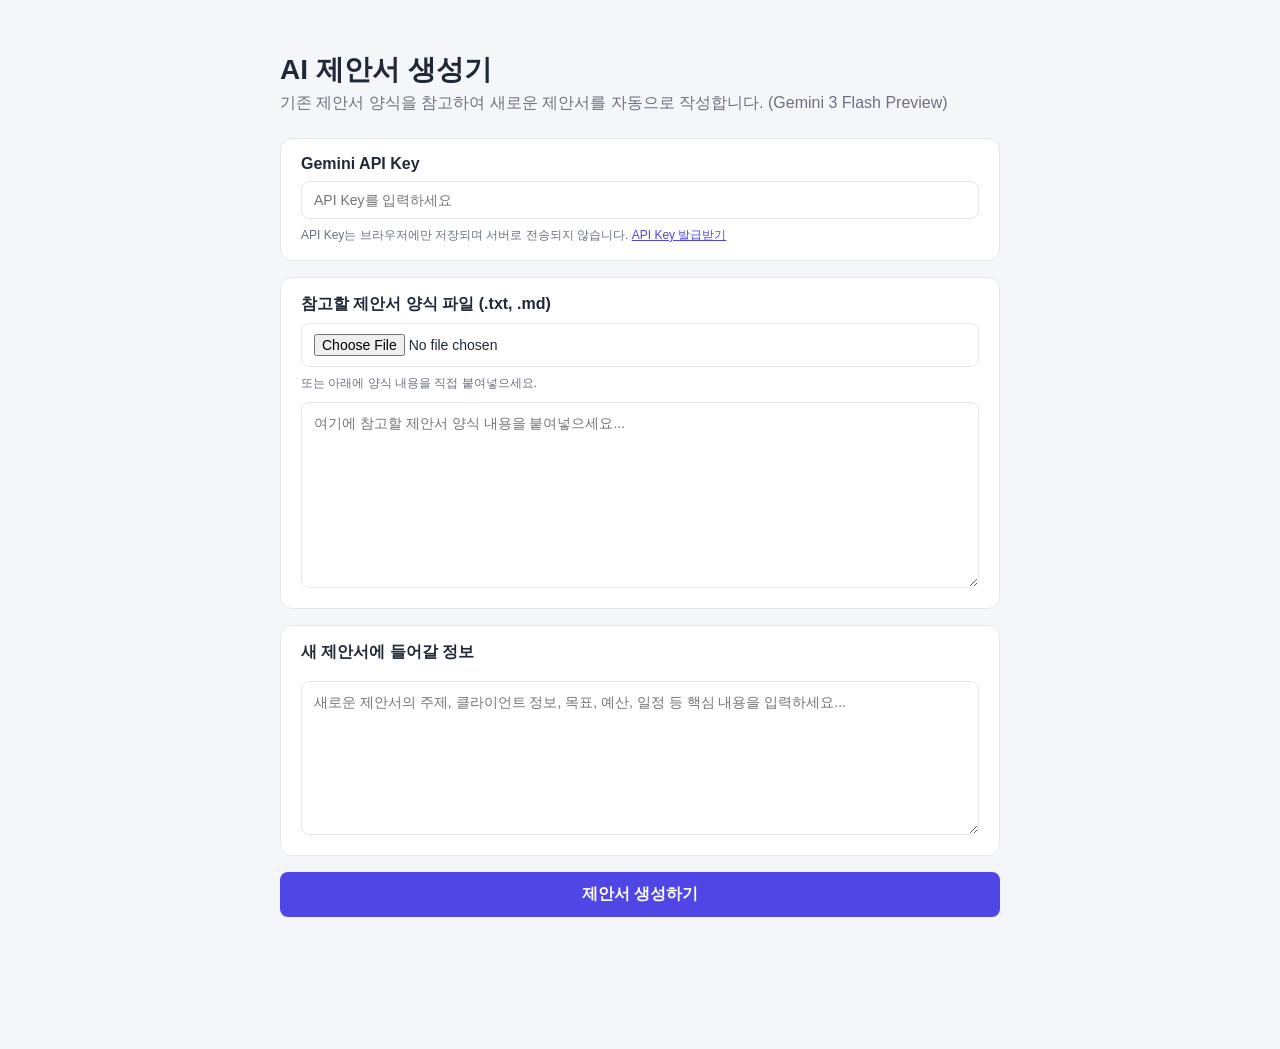
==== index.html @ b29ad9c6 "Add AI proposal generator app for Netlify" ====
<!DOCTYPE html>
<html lang="ko">
<head>
<meta charset="UTF-8">
<meta name="viewport" content="width=device-width, initial-scale=1.0">
<title>AI 제안서 생성기</title>
<link rel="stylesheet" href="style.css">
</head>
<body>
  <div class="container">
    <h1>AI 제안서 생성기</h1>
    <p class="subtitle">기존 제안서 양식을 참고하여 새로운 제안서를 자동으로 작성합니다. (Gemini 3 Flash Preview)</p>

    <div class="card">
      <label for="apiKey">Gemini API Key</label>
      <input type="password" id="apiKey" placeholder="API Key를 입력하세요">
      <p class="hint">
        API Key는 브라우저에만 저장되며 서버로 전송되지 않습니다.
        <a href="https://aistudio.google.com/app/apikey" target="_blank" rel="noopener">API Key 발급받기</a>
      </p>
    </div>

    <div class="card">
      <label for="templateFile">참고할 제안서 양식 파일 (.txt, .md)</label>
      <input type="file" id="templateFile" accept=".txt,.md,text/plain,text/markdown">
      <p class="hint">또는 아래에 양식 내용을 직접 붙여넣으세요.</p>
      <textarea id="templateText" rows="10" placeholder="여기에 참고할 제안서 양식 내용을 붙여넣으세요..."></textarea>
    </div>

    <div class="card">
      <label for="newInfo">새 제안서에 들어갈 정보</label>
      <textarea id="newInfo" rows="8" placeholder="새로운 제안서의 주제, 클라이언트 정보, 목표, 예산, 일정 등 핵심 내용을 입력하세요..."></textarea>
    </div>

    <button id="generateBtn">제안서 생성하기</button>

    <div class="card" id="resultCard" hidden>
      <div class="result-header">
        <label>생성된 제안서</label>
        <button id="copyBtn" type="button">복사</button>
      </div>
      <textarea id="result" rows="20" readonly></textarea>
    </div>

    <p id="status" class="status"></p>
  </div>

  <script src="app.js"></script>
</body>
</html>
---- style.css ----
:root {
  --bg: #f5f6fa;
  --card-bg: #ffffff;
  --primary: #4f46e5;
  --primary-hover: #4338ca;
  --text: #1f2937;
  --muted: #6b7280;
  --border: #e5e7eb;
}

* {
  box-sizing: border-box;
}

body {
  margin: 0;
  font-family: -apple-system, BlinkMacSystemFont, "Segoe UI", "Apple SD Gothic Neo", "Noto Sans KR", sans-serif;
  background: var(--bg);
  color: var(--text);
}

.container {
  max-width: 760px;
  margin: 0 auto;
  padding: 32px 20px 80px;
}

h1 {
  font-size: 28px;
  margin-bottom: 4px;
}

.subtitle {
  color: var(--muted);
  margin-top: 0;
  margin-bottom: 24px;
}

.card {
  background: var(--card-bg);
  border: 1px solid var(--border);
  border-radius: 12px;
  padding: 16px 20px;
  margin-bottom: 16px;
}

label {
  display: block;
  font-weight: 600;
  margin-bottom: 8px;
}

input[type="password"],
input[type="file"] {
  width: 100%;
  padding: 10px 12px;
  border: 1px solid var(--border);
  border-radius: 8px;
  font-size: 14px;
}

textarea {
  width: 100%;
  margin-top: 10px;
  padding: 12px;
  border: 1px solid var(--border);
  border-radius: 8px;
  font-size: 14px;
  font-family: inherit;
  resize: vertical;
}

.hint {
  font-size: 12px;
  color: var(--muted);
  margin: 8px 0 0;
}

.hint a {
  color: var(--primary);
}

button {
  background: var(--primary);
  color: #fff;
  border: none;
  border-radius: 8px;
  padding: 12px 20px;
  font-size: 16px;
  font-weight: 600;
  cursor: pointer;
  width: 100%;
}

button:hover {
  background: var(--primary-hover);
}

button:disabled {
  background: #a5a6f6;
  cursor: not-allowed;
}

.result-header {
  display: flex;
  justify-content: space-between;
  align-items: center;
}

.result-header button {
  width: auto;
  padding: 6px 14px;
  font-size: 13px;
}

#result {
  background: #fafafa;
}

.status {
  text-align: center;
  color: var(--muted);
  min-height: 20px;
}

.status.error {
  color: #dc2626;
}
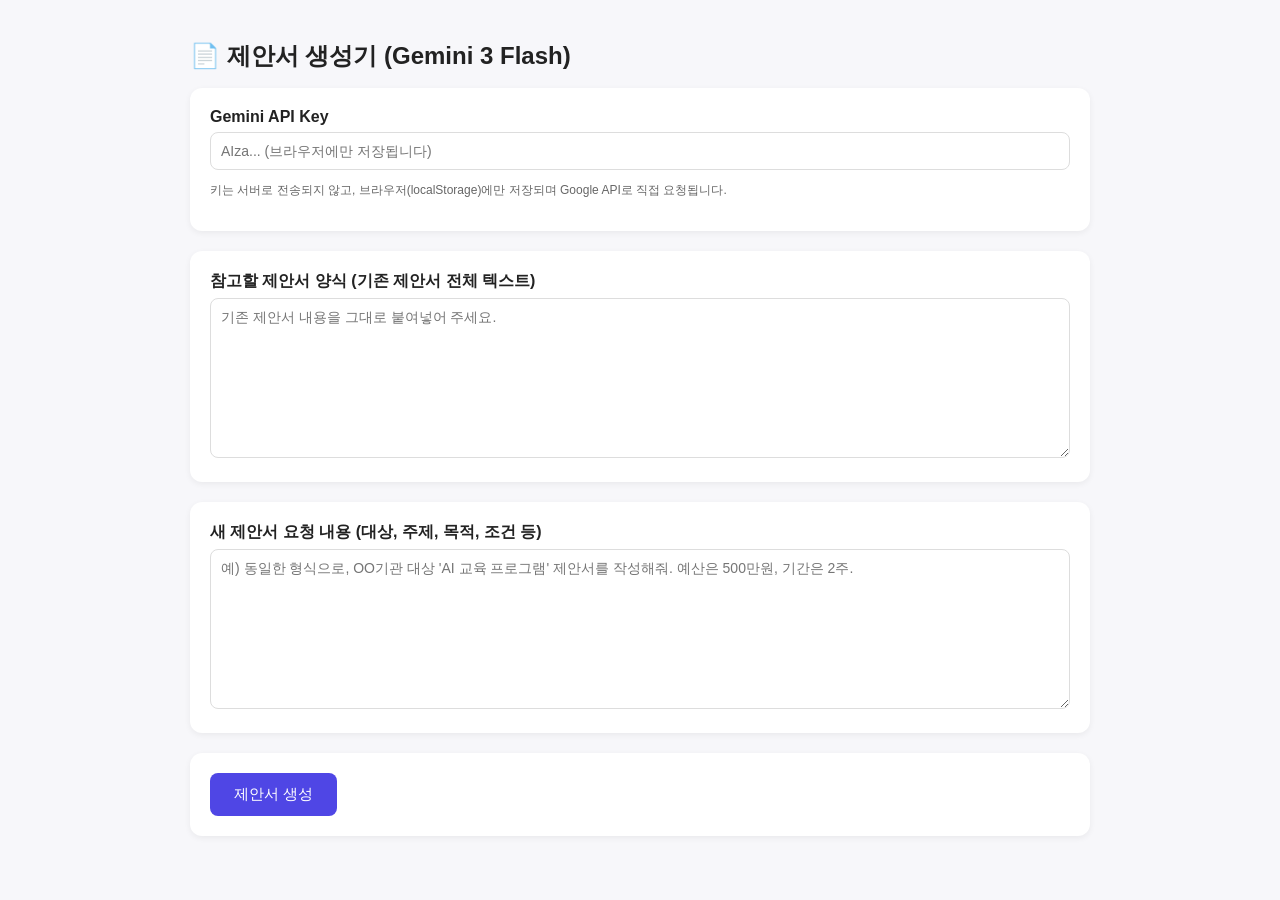
==== commit 3f12c86e: "Add files via upload" ====
--- a/index.html
+++ b/index.html
@@ -3,48 +3,113 @@
 <head>
 <meta charset="UTF-8">
 <meta name="viewport" content="width=device-width, initial-scale=1.0">
-<title>AI 제안서 생성기</title>
-<link rel="stylesheet" href="style.css">
+<title>제안서 생성기</title>
+<style>
+  body { font-family: -apple-system, "Malgun Gothic", sans-serif; max-width: 900px; margin: 40px auto; padding: 0 20px; background:#f7f7fa; color:#222; }
+  h1 { font-size: 24px; }
+  .card { background:#fff; border-radius:12px; padding:20px; margin-bottom:20px; box-shadow:0 2px 6px rgba(0,0,0,0.06); }
+  label { display:block; font-weight:600; margin-bottom:6px; }
+  textarea, input { width:100%; box-sizing:border-box; padding:10px; border:1px solid #ddd; border-radius:8px; font-size:14px; font-family:inherit; }
+  textarea { min-height:160px; resize:vertical; }
+  button { background:#4f46e5; color:#fff; border:none; padding:12px 24px; border-radius:8px; font-size:15px; cursor:pointer; }
+  button:disabled { background:#aaa; cursor:not-allowed; }
+  .row { display:flex; gap:10px; flex-wrap:wrap; align-items:center; }
+  #output { white-space: pre-wrap; line-height:1.6; }
+  .small { font-size:12px; color:#666; }
+  .err { color:#c00; }
+</style>
 </head>
 <body>
-  <div class="container">
-    <h1>AI 제안서 생성기</h1>
-    <p class="subtitle">기존 제안서 양식을 참고하여 새로운 제안서를 자동으로 작성합니다. (Gemini 3 Flash Preview)</p>
+  <h1>📄 제안서 생성기 (Gemini 3 Flash)</h1>
 
-    <div class="card">
-      <label for="apiKey">Gemini API Key</label>
-      <input type="password" id="apiKey" placeholder="API Key를 입력하세요">
-      <p class="hint">
-        API Key는 브라우저에만 저장되며 서버로 전송되지 않습니다.
-        <a href="https://aistudio.google.com/app/apikey" target="_blank" rel="noopener">API Key 발급받기</a>
-      </p>
-    </div>
-
-    <div class="card">
-      <label for="templateFile">참고할 제안서 양식 파일 (.txt, .md)</label>
-      <input type="file" id="templateFile" accept=".txt,.md,text/plain,text/markdown">
-      <p class="hint">또는 아래에 양식 내용을 직접 붙여넣으세요.</p>
-      <textarea id="templateText" rows="10" placeholder="여기에 참고할 제안서 양식 내용을 붙여넣으세요..."></textarea>
-    </div>
-
-    <div class="card">
-      <label for="newInfo">새 제안서에 들어갈 정보</label>
-      <textarea id="newInfo" rows="8" placeholder="새로운 제안서의 주제, 클라이언트 정보, 목표, 예산, 일정 등 핵심 내용을 입력하세요..."></textarea>
-    </div>
-
-    <button id="generateBtn">제안서 생성하기</button>
-
-    <div class="card" id="resultCard" hidden>
-      <div class="result-header">
-        <label>생성된 제안서</label>
-        <button id="copyBtn" type="button">복사</button>
-      </div>
-      <textarea id="result" rows="20" readonly></textarea>
-    </div>
-
-    <p id="status" class="status"></p>
+  <div class="card">
+    <label>Gemini API Key</label>
+    <input type="password" id="apiKey" placeholder="AIza... (브라우저에만 저장됩니다)">
+    <p class="small">키는 서버로 전송되지 않고, 브라우저(localStorage)에만 저장되며 Google API로 직접 요청됩니다.</p>
   </div>
 
-  <script src="app.js"></script>
+  <div class="card">
+    <label>참고할 제안서 양식 (기존 제안서 전체 텍스트)</label>
+    <textarea id="template" placeholder="기존 제안서 내용을 그대로 붙여넣어 주세요."></textarea>
+  </div>
+
+  <div class="card">
+    <label>새 제안서 요청 내용 (대상, 주제, 목적, 조건 등)</label>
+    <textarea id="request" placeholder="예) 동일한 형식으로, OO기관 대상 'AI 교육 프로그램' 제안서를 작성해줘. 예산은 500만원, 기간은 2주."></textarea>
+  </div>
+
+  <div class="card">
+    <div class="row">
+      <button id="genBtn" onclick="generate()">제안서 생성</button>
+      <span id="status" class="small"></span>
+    </div>
+  </div>
+
+  <div class="card" id="resultCard" style="display:none;">
+    <div class="row" style="justify-content:space-between;">
+      <label style="margin:0;">생성된 제안서</label>
+      <button onclick="copyOutput()">복사</button>
+    </div>
+    <div id="output"></div>
+  </div>
+
+<script>
+const apiKeyEl = document.getElementById('apiKey');
+apiKeyEl.value = localStorage.getItem('geminiApiKey') || '';
+apiKeyEl.addEventListener('input', () => localStorage.setItem('geminiApiKey', apiKeyEl.value));
+
+async function generate() {
+  const apiKey = apiKeyEl.value.trim();
+  const template = document.getElementById('template').value.trim();
+  const request = document.getElementById('request').value.trim();
+  const statusEl = document.getElementById('status');
+  const btn = document.getElementById('genBtn');
+  const resultCard = document.getElementById('resultCard');
+  const output = document.getElementById('output');
+
+  if (!apiKey) { alert('Gemini API Key를 입력해주세요.'); return; }
+  if (!template) { alert('참고할 제안서 양식을 입력해주세요.'); return; }
+  if (!request) { alert('새 제안서 요청 내용을 입력해주세요.'); return; }
+
+  btn.disabled = true;
+  statusEl.textContent = '생성 중입니다...';
+  statusEl.className = 'small';
+  resultCard.style.display = 'none';
+
+  const prompt = `다음은 참고용 제안서 양식(형식, 구조, 어조)입니다:\n\n---\n${template}\n---\n\n위 양식의 구조와 형식, 어조를 그대로 참고하여, 아래 요청에 맞는 새로운 제안서를 작성해주세요. 양식의 항목 구성과 문체를 최대한 유지하되, 내용은 새 요청에 맞게 새로 작성하세요.\n\n새 제안서 요청:\n${request}`;
+
+  try {
+    const res = await fetch(`https://generativelanguage.googleapis.com/v1beta/models/gemini-3-flash-preview:generateContent?key=${encodeURIComponent(apiKey)}`, {
+      method: 'POST',
+      headers: { 'Content-Type': 'application/json' },
+      body: JSON.stringify({
+        contents: [{ role: 'user', parts: [{ text: prompt }] }]
+      })
+    });
+
+    const data = await res.json();
+    if (!res.ok) {
+      throw new Error(data.error?.message || `요청 실패 (${res.status})`);
+    }
+
+    const text = data.candidates?.[0]?.content?.parts?.map(p => p.text).join('') || '';
+    if (!text) throw new Error('응답에서 텍스트를 찾을 수 없습니다.');
+
+    output.textContent = text;
+    resultCard.style.display = 'block';
+    statusEl.textContent = '완료되었습니다.';
+  } catch (e) {
+    statusEl.textContent = '오류: ' + e.message;
+    statusEl.className = 'small err';
+  } finally {
+    btn.disabled = false;
+  }
+}
+
+function copyOutput() {
+  const text = document.getElementById('output').textContent;
+  navigator.clipboard.writeText(text);
+}
+</script>
 </body>
 </html>
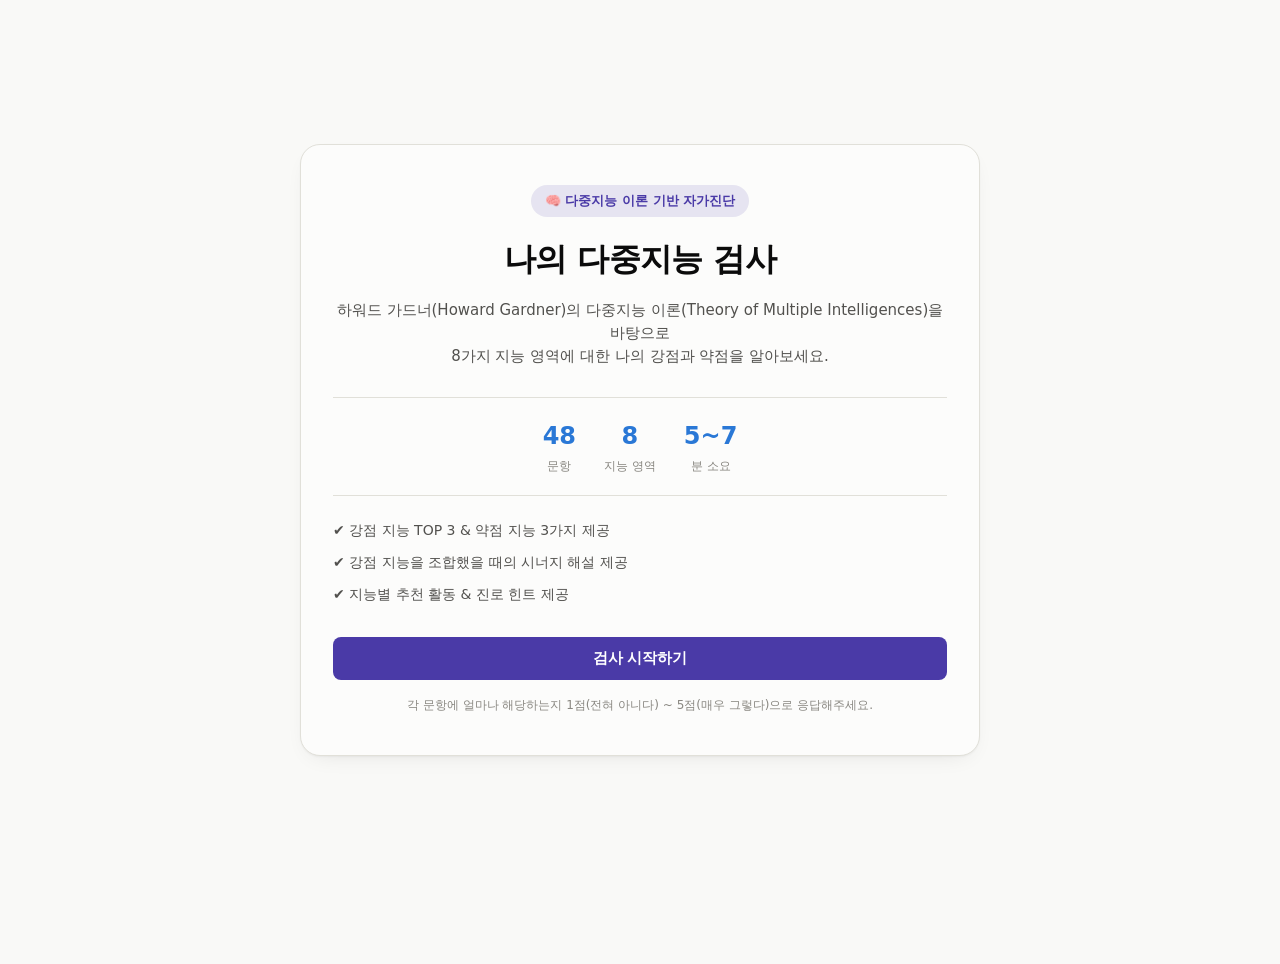
==== commit 608cc771: "Rebuild as standalone multiple-intelligences assessment app Replaces the previous proposal-generator" ====
--- a/index.html
+++ b/index.html
@@ -3,113 +3,105 @@
 <head>
 <meta charset="UTF-8">
 <meta name="viewport" content="width=device-width, initial-scale=1.0">
-<title>제안서 생성기</title>
-<style>
-  body { font-family: -apple-system, "Malgun Gothic", sans-serif; max-width: 900px; margin: 40px auto; padding: 0 20px; background:#f7f7fa; color:#222; }
-  h1 { font-size: 24px; }
-  .card { background:#fff; border-radius:12px; padding:20px; margin-bottom:20px; box-shadow:0 2px 6px rgba(0,0,0,0.06); }
-  label { display:block; font-weight:600; margin-bottom:6px; }
-  textarea, input { width:100%; box-sizing:border-box; padding:10px; border:1px solid #ddd; border-radius:8px; font-size:14px; font-family:inherit; }
-  textarea { min-height:160px; resize:vertical; }
-  button { background:#4f46e5; color:#fff; border:none; padding:12px 24px; border-radius:8px; font-size:15px; cursor:pointer; }
-  button:disabled { background:#aaa; cursor:not-allowed; }
-  .row { display:flex; gap:10px; flex-wrap:wrap; align-items:center; }
-  #output { white-space: pre-wrap; line-height:1.6; }
-  .small { font-size:12px; color:#666; }
-  .err { color:#c00; }
-</style>
+<title>다중지능 검사 | 나의 강점 지능 찾기</title>
+<meta name="description" content="가드너의 다중지능 이론(8가지 지능)을 기반으로 나의 강점 지능 3가지와 약점 지능 3가지를 진단하고, 강점 지능의 조합이 만드는 특징까지 알아보는 검사입니다.">
+<link rel="icon" href="data:image/svg+xml,%3Csvg xmlns='http://www.w3.org/2000/svg' viewBox='0 0 100 100'%3E%3Ctext y='.9em' font-size='90'%3E%F0%9F%A7%A0%3C/text%3E%3C/svg%3E">
+<link rel="stylesheet" href="style.css">
 </head>
 <body>
-  <h1>📄 제안서 생성기 (Gemini 3 Flash)</h1>
 
-  <div class="card">
-    <label>Gemini API Key</label>
-    <input type="password" id="apiKey" placeholder="AIza... (브라우저에만 저장됩니다)">
-    <p class="small">키는 서버로 전송되지 않고, 브라우저(localStorage)에만 저장되며 Google API로 직접 요청됩니다.</p>
-  </div>
+<div class="app" id="app">
 
-  <div class="card">
-    <label>참고할 제안서 양식 (기존 제안서 전체 텍스트)</label>
-    <textarea id="template" placeholder="기존 제안서 내용을 그대로 붙여넣어 주세요."></textarea>
-  </div>
+  <!-- 인트로 화면 -->
+  <section class="screen intro" id="screen-intro">
+    <div class="intro-card">
+      <div class="intro-badge">🧠 다중지능 이론 기반 자가진단</div>
+      <h1>나의 다중지능 검사</h1>
+      <p class="intro-desc">
+        하워드 가드너(Howard Gardner)의 다중지능 이론(Theory of Multiple Intelligences)을 바탕으로<br class="br-desktop">
+        8가지 지능 영역에 대한 나의 강점과 약점을 알아보세요.
+      </p>
 
-  <div class="card">
-    <label>새 제안서 요청 내용 (대상, 주제, 목적, 조건 등)</label>
-    <textarea id="request" placeholder="예) 동일한 형식으로, OO기관 대상 'AI 교육 프로그램' 제안서를 작성해줘. 예산은 500만원, 기간은 2주."></textarea>
-  </div>
+      <div class="intro-meta">
+        <div class="meta-item"><span class="meta-num">48</span><span class="meta-label">문항</span></div>
+        <div class="meta-item"><span class="meta-num">8</span><span class="meta-label">지능 영역</span></div>
+        <div class="meta-item"><span class="meta-num">5~7</span><span class="meta-label">분 소요</span></div>
+      </div>
 
-  <div class="card">
-    <div class="row">
-      <button id="genBtn" onclick="generate()">제안서 생성</button>
-      <span id="status" class="small"></span>
+      <div class="intro-list">
+        <div class="intro-list-item">✔️ 강점 지능 TOP 3 &amp; 약점 지능 3가지 제공</div>
+        <div class="intro-list-item">✔️ 강점 지능을 조합했을 때의 시너지 해설 제공</div>
+        <div class="intro-list-item">✔️ 지능별 추천 활동 &amp; 진로 힌트 제공</div>
+      </div>
+
+      <button class="btn-primary btn-start" id="btnStart">검사 시작하기</button>
+      <p class="intro-note">각 문항에 얼마나 해당하는지 1점(전혀 아니다) ~ 5점(매우 그렇다)으로 응답해주세요.</p>
     </div>
-  </div>
+  </section>
 
-  <div class="card" id="resultCard" style="display:none;">
-    <div class="row" style="justify-content:space-between;">
-      <label style="margin:0;">생성된 제안서</label>
-      <button onclick="copyOutput()">복사</button>
+  <!-- 검사 화면 -->
+  <section class="screen quiz" id="screen-quiz" hidden>
+    <header class="quiz-header">
+      <div class="quiz-header-top">
+        <span class="quiz-step-label" id="quizStepLabel">1 / 8</span>
+        <span class="quiz-cat-label" id="quizCatLabel"></span>
+      </div>
+      <div class="progress-track">
+        <div class="progress-fill" id="progressFill"></div>
+      </div>
+    </header>
+
+    <div class="quiz-body">
+      <div class="quiz-cat-intro" id="quizCatIntro"></div>
+      <div class="question-list" id="questionList"></div>
     </div>
-    <div id="output"></div>
-  </div>
 
-<script>
-const apiKeyEl = document.getElementById('apiKey');
-apiKeyEl.value = localStorage.getItem('geminiApiKey') || '';
-apiKeyEl.addEventListener('input', () => localStorage.setItem('geminiApiKey', apiKeyEl.value));
+    <footer class="quiz-footer">
+      <p class="quiz-hint" id="quizHint"></p>
+      <div class="quiz-nav">
+        <button class="btn-ghost" id="btnPrev">이전</button>
+        <button class="btn-primary" id="btnNext">다음</button>
+      </div>
+    </footer>
+  </section>
 
-async function generate() {
-  const apiKey = apiKeyEl.value.trim();
-  const template = document.getElementById('template').value.trim();
-  const request = document.getElementById('request').value.trim();
-  const statusEl = document.getElementById('status');
-  const btn = document.getElementById('genBtn');
-  const resultCard = document.getElementById('resultCard');
-  const output = document.getElementById('output');
+  <!-- 결과 화면 -->
+  <section class="screen results" id="screen-results" hidden>
+    <header class="results-header">
+      <div class="results-badge">검사 결과</div>
+      <h1>나의 다중지능 프로필</h1>
+      <p class="results-sub">8가지 지능 영역의 점수를 바탕으로 강점과 약점을 분석했어요.</p>
+    </header>
 
-  if (!apiKey) { alert('Gemini API Key를 입력해주세요.'); return; }
-  if (!template) { alert('참고할 제안서 양식을 입력해주세요.'); return; }
-  if (!request) { alert('새 제안서 요청 내용을 입력해주세요.'); return; }
+    <div class="card chart-card">
+      <h2 class="card-title">지능별 점수 (5점 만점)</h2>
+      <div id="chart" class="chart" role="img" aria-label="지능별 평균 점수 막대 그래프"></div>
+    </div>
 
-  btn.disabled = true;
-  statusEl.textContent = '생성 중입니다...';
-  statusEl.className = 'small';
-  resultCard.style.display = 'none';
+    <div class="card">
+      <h2 class="card-title">💪 강점 지능 TOP 3</h2>
+      <p class="card-desc">가장 두드러지는 상위 3개 지능이에요. 이 영역의 활동을 늘리면 성취감과 몰입을 더 크게 느낄 수 있어요.</p>
+      <div class="profile-grid" id="strengthGrid"></div>
+    </div>
 
-  const prompt = `다음은 참고용 제안서 양식(형식, 구조, 어조)입니다:\n\n---\n${template}\n---\n\n위 양식의 구조와 형식, 어조를 그대로 참고하여, 아래 요청에 맞는 새로운 제안서를 작성해주세요. 양식의 항목 구성과 문체를 최대한 유지하되, 내용은 새 요청에 맞게 새로 작성하세요.\n\n새 제안서 요청:\n${request}`;
+    <div class="card">
+      <h2 class="card-title">🌱 성장이 필요한 지능 3가지</h2>
+      <p class="card-desc">상대적으로 낮게 나타난 지능이에요. 약점이라기보다 아직 자극받을 기회가 적었던 영역일 수 있어요.</p>
+      <div class="profile-grid weak" id="weaknessGrid"></div>
+    </div>
 
-  try {
-    const res = await fetch(`https://generativelanguage.googleapis.com/v1beta/models/gemini-3-flash-preview:generateContent?key=${encodeURIComponent(apiKey)}`, {
-      method: 'POST',
-      headers: { 'Content-Type': 'application/json' },
-      body: JSON.stringify({
-        contents: [{ role: 'user', parts: [{ text: prompt }] }]
-      })
-    });
+    <div class="card combo-card">
+      <h2 class="card-title">✨ 강점 지능 조합의 특징</h2>
+      <div id="comboExplain"></div>
+    </div>
 
-    const data = await res.json();
-    if (!res.ok) {
-      throw new Error(data.error?.message || `요청 실패 (${res.status})`);
-    }
+    <div class="results-footer">
+      <button class="btn-ghost" id="btnRestart">다시 검사하기</button>
+    </div>
+  </section>
 
-    const text = data.candidates?.[0]?.content?.parts?.map(p => p.text).join('') || '';
-    if (!text) throw new Error('응답에서 텍스트를 찾을 수 없습니다.');
+</div>
 
-    output.textContent = text;
-    resultCard.style.display = 'block';
-    statusEl.textContent = '완료되었습니다.';
-  } catch (e) {
-    statusEl.textContent = '오류: ' + e.message;
-    statusEl.className = 'small err';
-  } finally {
-    btn.disabled = false;
-  }
-}
-
-function copyOutput() {
-  const text = document.getElementById('output').textContent;
-  navigator.clipboard.writeText(text);
-}
-</script>
+<script src="app.js"></script>
 </body>
 </html>
--- a/style.css
+++ b/style.css
@@ -0,0 +1,621 @@
+:root {
+  --page-bg: #f9f9f7;
+  --surface: #fcfcfb;
+  --surface-2: #ffffff;
+  --text-primary: #0b0b0b;
+  --text-secondary: #52514e;
+  --text-muted: #898781;
+  --border: #e1e0d9;
+  --border-strong: #c3c2b7;
+  --accent: #4a3aa7;
+  --accent-2: #2a78d6;
+  --good: #0ca30c;
+
+  /* categorical palette (fixed order — one per intelligence) */
+  --c-ling:    #2a78d6; /* 언어 */
+  --c-logic:   #1baf7a; /* 논리수학 */
+  --c-spatial: #eda100; /* 공간 */
+  --c-body:    #008300; /* 신체운동 */
+  --c-music:   #4a3aa7; /* 음악 */
+  --c-inter:   #e34948; /* 대인관계 */
+  --c-intra:   #e87ba4; /* 자기성찰 */
+  --c-nature:  #eb6834; /* 자연친화 */
+
+  --radius-lg: 20px;
+  --radius-md: 14px;
+  --radius-sm: 8px;
+  --shadow-card: 0 1px 2px rgba(11,11,11,0.04), 0 8px 24px -12px rgba(11,11,11,0.12);
+}
+
+@media (prefers-color-scheme: dark) {
+  :root {
+    --page-bg: #0d0d0d;
+    --surface: #1a1a19;
+    --surface-2: #201f1d;
+    --text-primary: #ffffff;
+    --text-secondary: #c3c2b7;
+    --text-muted: #898781;
+    --border: #2c2c2a;
+    --border-strong: #383835;
+    --accent: #9085e9;
+    --accent-2: #3987e5;
+    --good: #0ca30c;
+
+    --c-ling:    #3987e5;
+    --c-logic:   #199e70;
+    --c-spatial: #c98500;
+    --c-body:    #008300;
+    --c-music:   #9085e9;
+    --c-inter:   #e66767;
+    --c-intra:   #d55181;
+    --c-nature:  #d95926;
+
+    --shadow-card: 0 1px 2px rgba(0,0,0,0.3), 0 8px 24px -12px rgba(0,0,0,0.5);
+  }
+}
+
+* { box-sizing: border-box; }
+
+.screen[hidden] { display: none; }
+
+html, body {
+  margin: 0;
+  padding: 0;
+}
+
+body {
+  background: var(--page-bg);
+  color: var(--text-primary);
+  font-family: system-ui, -apple-system, "Segoe UI", "Apple SD Gothic Neo", "Noto Sans KR", sans-serif;
+  line-height: 1.55;
+  -webkit-font-smoothing: antialiased;
+}
+
+.app {
+  max-width: 720px;
+  margin: 0 auto;
+  padding: 0 20px 64px;
+  min-height: 100vh;
+}
+
+h1, h2 {
+  margin: 0;
+  font-weight: 800;
+  letter-spacing: -0.02em;
+}
+
+/* ---------- Intro ---------- */
+
+.intro {
+  min-height: 100vh;
+  display: flex;
+  align-items: center;
+  justify-content: center;
+  padding: 40px 0;
+}
+
+.intro-card {
+  width: 100%;
+  background: var(--surface);
+  border: 1px solid var(--border);
+  border-radius: var(--radius-lg);
+  box-shadow: var(--shadow-card);
+  padding: 40px 32px;
+  text-align: center;
+}
+
+.intro-badge {
+  display: inline-block;
+  font-size: 13px;
+  font-weight: 700;
+  color: var(--accent);
+  background: color-mix(in srgb, var(--accent) 12%, transparent);
+  padding: 6px 14px;
+  border-radius: 999px;
+  margin-bottom: 18px;
+}
+
+.intro h1 {
+  font-size: 32px;
+  margin-bottom: 14px;
+}
+
+.intro-desc {
+  color: var(--text-secondary);
+  font-size: 15px;
+  margin: 0 0 28px;
+}
+
+.intro-meta {
+  display: flex;
+  justify-content: center;
+  gap: 28px;
+  padding: 20px 0;
+  border-top: 1px solid var(--border);
+  border-bottom: 1px solid var(--border);
+  margin-bottom: 24px;
+}
+
+.meta-item {
+  display: flex;
+  flex-direction: column;
+  align-items: center;
+}
+
+.meta-num {
+  font-size: 24px;
+  font-weight: 800;
+  color: var(--accent-2);
+  font-variant-numeric: tabular-nums;
+}
+
+.meta-label {
+  font-size: 12px;
+  color: var(--text-muted);
+  margin-top: 2px;
+}
+
+.intro-list {
+  text-align: left;
+  display: flex;
+  flex-direction: column;
+  gap: 10px;
+  margin: 0 0 32px;
+  font-size: 14px;
+  color: var(--text-secondary);
+}
+
+.btn-start {
+  width: 100%;
+  padding: 16px;
+  font-size: 17px;
+}
+
+.intro-note {
+  margin: 16px 0 0;
+  font-size: 12px;
+  color: var(--text-muted);
+}
+
+/* ---------- Buttons ---------- */
+
+.btn-primary {
+  background: var(--accent);
+  color: #fff;
+  border: none;
+  border-radius: var(--radius-sm);
+  padding: 12px 22px;
+  font-size: 15px;
+  font-weight: 700;
+  cursor: pointer;
+  transition: transform 0.06s ease, opacity 0.15s ease;
+}
+.btn-primary:hover { opacity: 0.92; }
+.btn-primary:active { transform: scale(0.98); }
+.btn-primary:disabled {
+  background: var(--border-strong);
+  cursor: not-allowed;
+  opacity: 0.7;
+}
+
+.btn-ghost {
+  background: transparent;
+  color: var(--text-secondary);
+  border: 1px solid var(--border-strong);
+  border-radius: var(--radius-sm);
+  padding: 12px 22px;
+  font-size: 15px;
+  font-weight: 600;
+  cursor: pointer;
+}
+.btn-ghost:hover { background: var(--surface-2); }
+
+/* ---------- Quiz ---------- */
+
+.quiz {
+  padding-top: 28px;
+  min-height: 100vh;
+  display: flex;
+  flex-direction: column;
+}
+
+.quiz-header {
+  position: sticky;
+  top: 0;
+  background: var(--page-bg);
+  padding: 8px 0 16px;
+  z-index: 5;
+}
+
+.quiz-header-top {
+  display: flex;
+  justify-content: space-between;
+  align-items: baseline;
+  margin-bottom: 10px;
+}
+
+.quiz-step-label {
+  font-size: 13px;
+  font-weight: 700;
+  color: var(--text-muted);
+  font-variant-numeric: tabular-nums;
+}
+
+.quiz-cat-label {
+  font-size: 14px;
+  font-weight: 800;
+  color: var(--text-primary);
+}
+
+.progress-track {
+  height: 6px;
+  border-radius: 999px;
+  background: var(--border);
+  overflow: hidden;
+}
+
+.progress-fill {
+  height: 100%;
+  border-radius: 999px;
+  background: var(--accent-2);
+  width: 0%;
+  transition: width 0.3s ease;
+}
+
+.quiz-body {
+  flex: 1;
+  padding-bottom: 90px;
+}
+
+.quiz-cat-intro {
+  background: var(--surface);
+  border: 1px solid var(--border);
+  border-radius: var(--radius-md);
+  padding: 16px 18px;
+  margin-bottom: 18px;
+  font-size: 14px;
+  color: var(--text-secondary);
+  display: flex;
+  gap: 12px;
+  align-items: flex-start;
+}
+
+.quiz-cat-intro .emoji {
+  font-size: 26px;
+  line-height: 1;
+}
+
+.question-list {
+  display: flex;
+  flex-direction: column;
+  gap: 14px;
+}
+
+.question-card {
+  background: var(--surface);
+  border: 1px solid var(--border);
+  border-radius: var(--radius-md);
+  padding: 16px 18px;
+  box-shadow: var(--shadow-card);
+}
+
+.question-text {
+  font-size: 15px;
+  font-weight: 600;
+  margin-bottom: 14px;
+}
+
+.likert {
+  display: flex;
+  align-items: center;
+  gap: 6px;
+}
+
+.likert-ends {
+  display: flex;
+  justify-content: space-between;
+  font-size: 11px;
+  color: var(--text-muted);
+  margin-top: 8px;
+}
+
+.likert-option {
+  position: relative;
+  flex: 1;
+  display: flex;
+  flex-direction: column;
+  align-items: center;
+  gap: 6px;
+  cursor: pointer;
+}
+
+.likert-dot {
+  width: 100%;
+  aspect-ratio: 1;
+  max-width: 42px;
+  border-radius: 50%;
+  border: 2px solid var(--border-strong);
+  background: var(--surface-2);
+  display: flex;
+  align-items: center;
+  justify-content: center;
+  font-size: 13px;
+  font-weight: 700;
+  color: var(--text-muted);
+  transition: all 0.12s ease;
+  margin: 0 auto;
+}
+
+.likert-option input {
+  position: absolute;
+  inset: 0;
+  width: 100%;
+  height: 100%;
+  margin: 0;
+  opacity: 0;
+  cursor: pointer;
+}
+
+.likert-option input:checked + .likert-dot {
+  background: var(--accent);
+  border-color: var(--accent);
+  color: #fff;
+  transform: scale(1.08);
+}
+
+.likert-option:hover .likert-dot {
+  border-color: var(--accent);
+}
+
+.quiz-footer {
+  position: sticky;
+  bottom: 0;
+  background: linear-gradient(to top, var(--page-bg) 60%, transparent);
+  padding: 20px 0 12px;
+  pointer-events: none;
+}
+
+.quiz-footer .quiz-nav {
+  pointer-events: auto;
+}
+
+.quiz-hint {
+  text-align: center;
+  font-size: 12.5px;
+  color: #e34948;
+  min-height: 16px;
+  margin: 0 0 10px;
+}
+
+.quiz-nav {
+  display: flex;
+  gap: 10px;
+}
+
+.quiz-nav .btn-primary {
+  flex: 1;
+}
+
+.quiz-nav .btn-ghost {
+  flex: 0 0 auto;
+}
+
+/* ---------- Results ---------- */
+
+.results {
+  padding-top: 32px;
+}
+
+.results-header {
+  text-align: center;
+  margin-bottom: 24px;
+}
+
+.results-badge {
+  display: inline-block;
+  font-size: 12px;
+  font-weight: 700;
+  color: var(--accent-2);
+  background: color-mix(in srgb, var(--accent-2) 12%, transparent);
+  padding: 5px 12px;
+  border-radius: 999px;
+  margin-bottom: 10px;
+}
+
+.results-header h1 {
+  font-size: 26px;
+  margin-bottom: 8px;
+}
+
+.results-sub {
+  color: var(--text-secondary);
+  font-size: 14px;
+  margin: 0;
+}
+
+.card {
+  background: var(--surface);
+  border: 1px solid var(--border);
+  border-radius: var(--radius-lg);
+  box-shadow: var(--shadow-card);
+  padding: 22px 20px;
+  margin-bottom: 18px;
+}
+
+.card-title {
+  font-size: 17px;
+  margin-bottom: 6px;
+}
+
+.card-desc {
+  font-size: 13.5px;
+  color: var(--text-secondary);
+  margin: 0 0 18px;
+}
+
+/* chart */
+
+.chart {
+  display: flex;
+  flex-direction: column;
+  gap: 14px;
+}
+
+.chart-row {
+  display: grid;
+  grid-template-columns: 104px 1fr 40px;
+  align-items: center;
+  gap: 8px;
+}
+
+.chart-row-label {
+  font-size: 12.5px;
+  font-weight: 700;
+  display: flex;
+  align-items: center;
+  gap: 4px;
+  line-height: 1.25;
+}
+
+.chart-track {
+  height: 14px;
+  border-radius: 999px;
+  background: var(--border);
+  position: relative;
+  overflow: hidden;
+}
+
+.chart-fill {
+  height: 100%;
+  border-radius: 999px;
+  min-width: 14px;
+}
+
+.chart-row-value {
+  font-size: 13px;
+  font-weight: 700;
+  color: var(--text-secondary);
+  text-align: right;
+  font-variant-numeric: tabular-nums;
+}
+
+/* profile cards (strength / weakness) */
+
+.profile-grid {
+  display: grid;
+  grid-template-columns: repeat(auto-fit, minmax(210px, 1fr));
+  gap: 14px;
+}
+
+.profile-item {
+  border: 1px solid var(--border);
+  border-radius: var(--radius-md);
+  padding: 16px;
+  background: var(--surface-2);
+}
+
+.profile-rank {
+  display: inline-flex;
+  align-items: center;
+  justify-content: center;
+  width: 22px;
+  height: 22px;
+  border-radius: 50%;
+  color: #fff;
+  font-size: 12px;
+  font-weight: 800;
+  margin-right: 6px;
+}
+
+.profile-name {
+  font-size: 15px;
+  font-weight: 800;
+  display: flex;
+  align-items: center;
+  margin-bottom: 8px;
+}
+
+.profile-score {
+  font-size: 12px;
+  color: var(--text-muted);
+  font-weight: 600;
+  margin-left: auto;
+  font-variant-numeric: tabular-nums;
+}
+
+.profile-trait {
+  font-size: 13.5px;
+  color: var(--text-secondary);
+  margin: 0 0 10px;
+}
+
+.profile-careers {
+  font-size: 12px;
+  color: var(--text-muted);
+}
+
+.profile-careers b {
+  color: var(--text-secondary);
+  font-weight: 700;
+}
+
+.profile-grid.weak .profile-item {
+  background: var(--surface);
+}
+
+/* combo card */
+
+.combo-card {
+  border: 1px solid color-mix(in srgb, var(--accent) 35%, var(--border));
+  background: linear-gradient(180deg, color-mix(in srgb, var(--accent) 6%, var(--surface)), var(--surface));
+}
+
+.combo-names {
+  font-size: 15px;
+  margin: 0 0 14px;
+}
+
+.combo-names b {
+  color: var(--accent);
+}
+
+.combo-list {
+  list-style: none;
+  margin: 0 0 16px;
+  padding: 0;
+  display: flex;
+  flex-direction: column;
+  gap: 10px;
+}
+
+.combo-list li {
+  font-size: 14px;
+  color: var(--text-secondary);
+  padding: 12px 14px;
+  background: var(--surface-2);
+  border: 1px solid var(--border);
+  border-radius: var(--radius-sm);
+}
+
+.combo-careers {
+  font-size: 13.5px;
+  color: var(--text-secondary);
+  padding-top: 12px;
+  border-top: 1px dashed var(--border-strong);
+}
+
+.combo-careers b {
+  color: var(--text-primary);
+}
+
+.results-footer {
+  text-align: center;
+  padding: 12px 0 40px;
+}
+
+@media (min-width: 640px) {
+  .br-desktop { display: inline; }
+}
+@media (max-width: 639px) {
+  .br-desktop { display: none; }
+}
